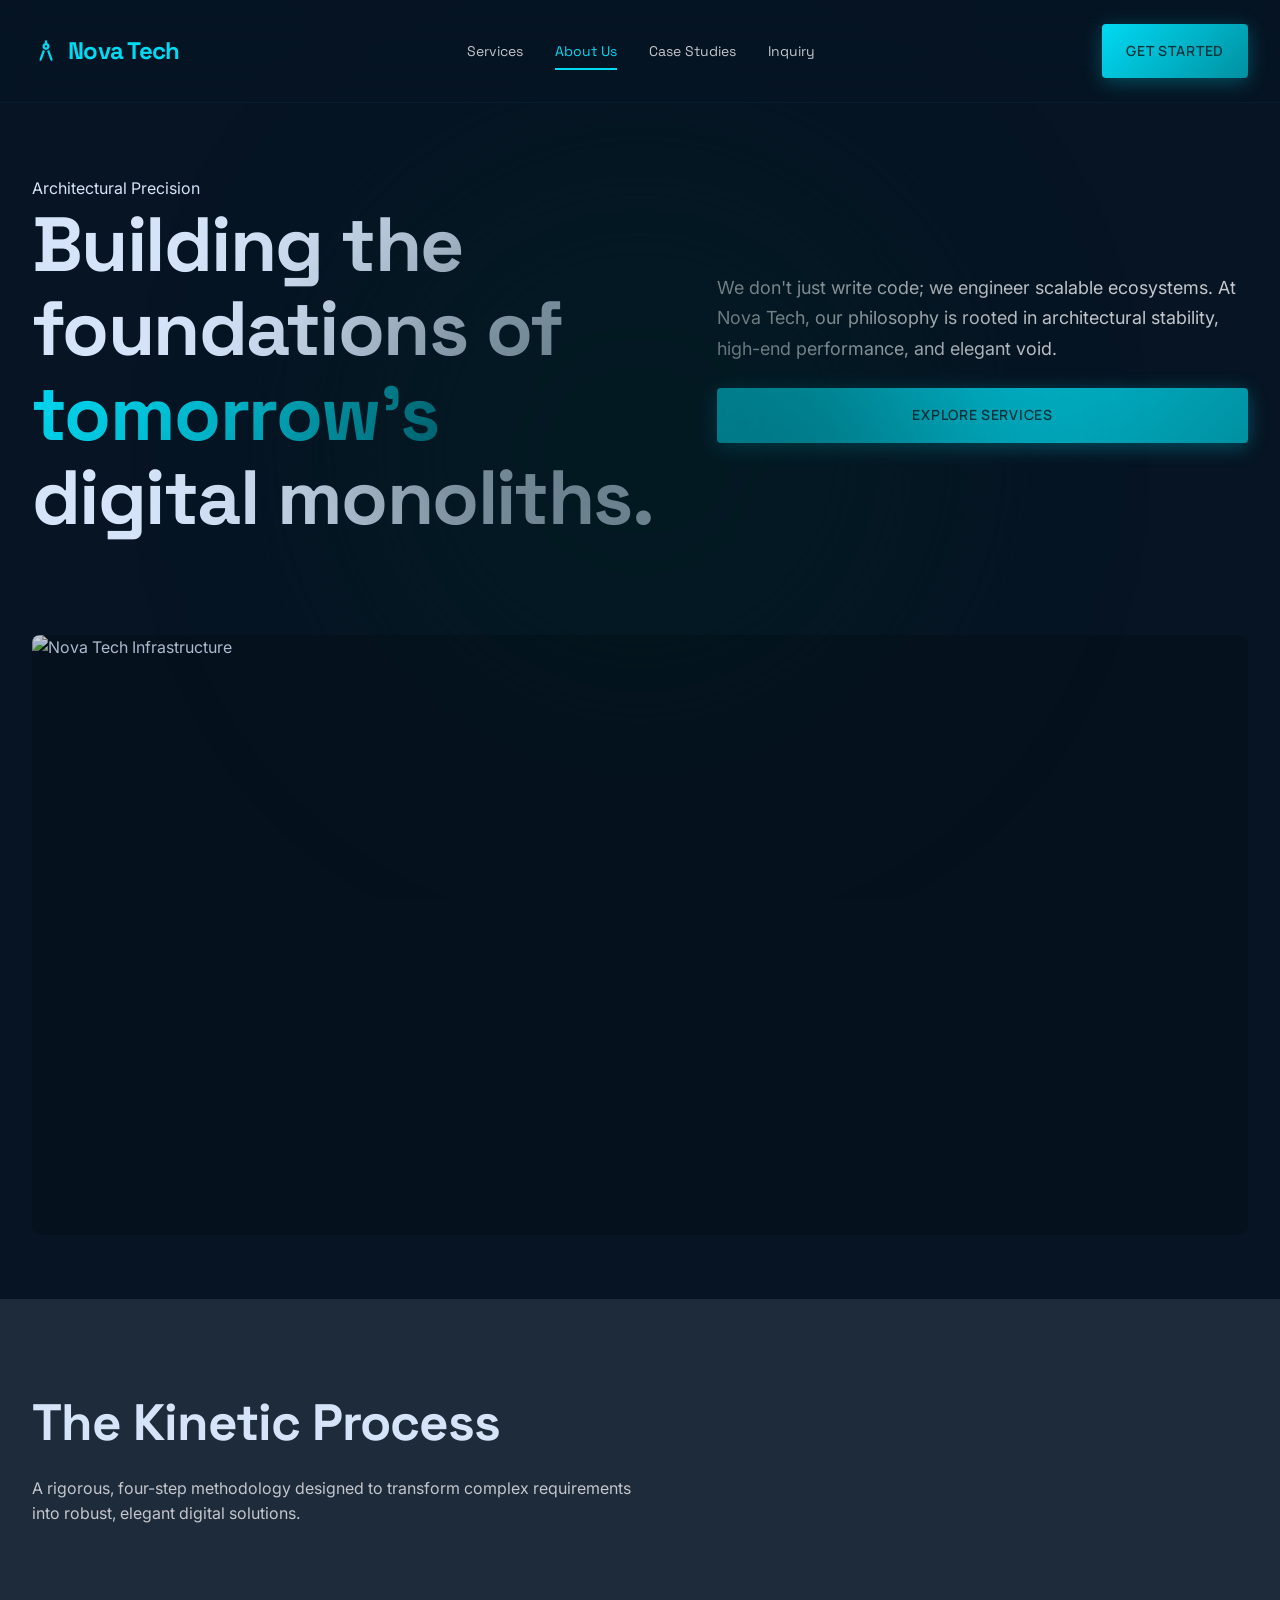
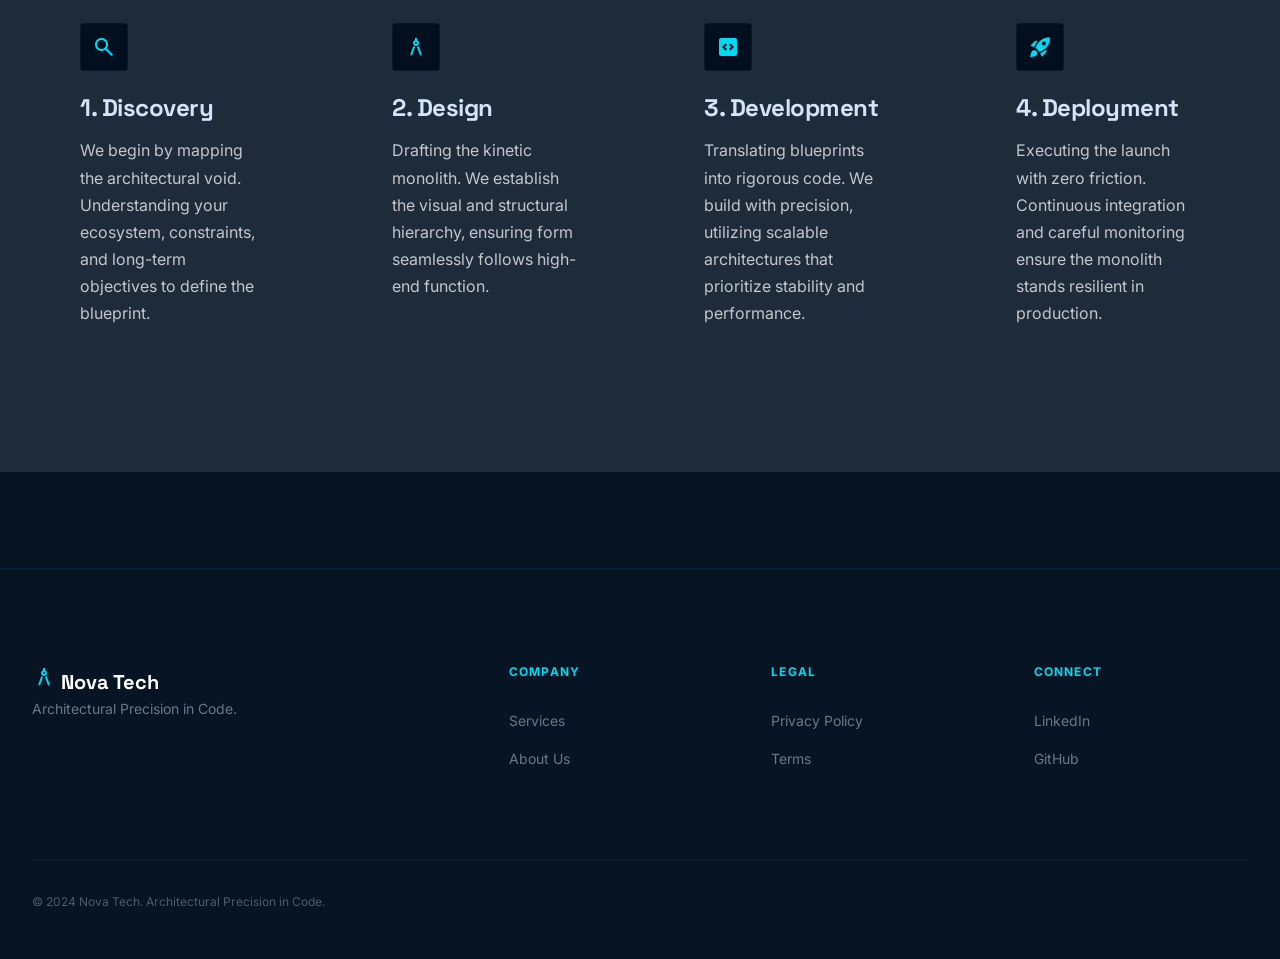
==== about.html @ f53d79f7 "Initial commit: Nova Tech website with 4 pages" ====
<!DOCTYPE html>
<html lang="en">
<head>
  <meta charset="UTF-8">
  <meta name="viewport" content="width=device-width, initial-scale=1.0">
  <title>Nova Tech - About Us & Our Process</title>
  <link rel="stylesheet" href="styles.css">
  <link rel="stylesheet" href="https://fonts.googleapis.com/css2?family=Material+Symbols+Outlined:opsz,wght,FILL,GRAD@24,400,0,0">
</head>
<body>
  <!-- Navigation -->
  <header class="nav">
    <div class="nav-container">
      <a href="index.html" class="nav-brand">
        <span class="material-symbols-outlined fill">architecture</span>
        Nova Tech
      </a>
      <nav class="nav-links">
        <a href="services.html">Services</a>
        <a href="about.html" class="active">About Us</a>
        <a href="#">Case Studies</a>
        <a href="contact.html">Inquiry</a>
      </nav>
      <button class="nav-toggle" id="navToggle" aria-label="Toggle menu">
        <span class="material-symbols-outlined">menu</span>
      </button>
      <a href="contact.html" class="btn btn-primary nav-cta">Get Started</a>
    </div>
  </header>

  <main style="padding-top: 80px;">
    <!-- Hero Section -->
    <section class="section relative">
      <div class="atmosphere">
        <div class="atmosphere-glow"></div>
      </div>
      <div class="container">
        <div class="about-hero">
          <div class="about-hero-left">
            <div class="badge">
              <span>Architectural Precision</span>
            </div>
            <h1 class="hero-title">
              Building the foundations of <span class="gradient-text">tomorrow's</span> digital monoliths.
            </h1>
          </div>
          <div class="about-hero-right">
            <p class="hero-subtitle">
              We don't just write code; we engineer scalable ecosystems. At Nova Tech, our philosophy is rooted in architectural stability, high-end performance, and elegant void.
            </p>
            <a href="services.html" class="btn btn-primary">Explore Services</a>
          </div>
        </div>
      </div>
    </section>

    <!-- Image Section -->
    <section class="container mb-xl">
      <div class="image-break">
        <img src="https://lh3.googleusercontent.com/aida-public/[base64]" alt="Nova Tech Infrastructure">
        <div class="image-overlay"></div>
      </div>
    </section>

    <!-- Process Section -->
    <section class="section bg-surface-elevated">
      <div class="container">
        <div class="section-header">
          <h2>The Kinetic Process</h2>
          <p>A rigorous, four-step methodology designed to transform complex requirements into robust, elegant digital solutions.</p>
        </div>

        <div class="process-grid">
          <!-- Step 1 -->
          <div class="process-card">
            <div class="process-accent"></div>
            <div class="process-icon-box">
              <span class="material-symbols-outlined fill">search</span>
            </div>
            <h3 class="process-title">1. Discovery</h3>
            <p class="process-desc">We begin by mapping the architectural void. Understanding your ecosystem, constraints, and long-term objectives to define the blueprint.</p>
          </div>

          <!-- Step 2 -->
          <div class="process-card">
            <div class="process-accent"></div>
            <div class="process-icon-box">
              <span class="material-symbols-outlined fill">architecture</span>
            </div>
            <h3 class="process-title">2. Design</h3>
            <p class="process-desc">Drafting the kinetic monolith. We establish the visual and structural hierarchy, ensuring form seamlessly follows high-end function.</p>
          </div>

          <!-- Step 3 -->
          <div class="process-card">
            <div class="process-accent"></div>
            <div class="process-icon-box">
              <span class="material-symbols-outlined fill">code_blocks</span>
            </div>
            <h3 class="process-title">3. Development</h3>
            <p class="process-desc">Translating blueprints into rigorous code. We build with precision, utilizing scalable architectures that prioritize stability and performance.</p>
          </div>

          <!-- Step 4 -->
          <div class="process-card">
            <div class="process-accent"></div>
            <div class="process-icon-box">
              <span class="material-symbols-outlined fill">rocket_launch</span>
            </div>
            <h3 class="process-title">4. Deployment</h3>
            <p class="process-desc">Executing the launch with zero friction. Continuous integration and careful monitoring ensure the monolith stands resilient in production.</p>
          </div>
        </div>
      </div>
    </section>
  </main>

  <!-- Footer -->
  <footer class="footer">
    <div class="container">
      <div class="footer-grid">
        <div class="footer-brand-col">
          <a href="index.html" class="footer-brand">
            <span class="material-symbols-outlined fill text-primary">architecture</span>
            Nova Tech
          </a>
          <p class="footer-desc">Architectural Precision in Code.</p>
        </div>
        <div>
          <h4 class="footer-title">Company</h4>
          <div class="footer-links">
            <a href="services.html">Services</a>
            <a href="about.html">About Us</a>
          </div>
        </div>
        <div>
          <h4 class="footer-title">Legal</h4>
          <div class="footer-links">
            <a href="#">Privacy Policy</a>
            <a href="#">Terms</a>
          </div>
        </div>
        <div>
          <h4 class="footer-title">Connect</h4>
          <div class="footer-links">
            <a href="#">LinkedIn</a>
            <a href="#">GitHub</a>
          </div>
        </div>
        <div class="footer-bottom">
          <p class="footer-copyright">&copy; 2024 Nova Tech. Architectural Precision in Code.</p>
        </div>
      </div>
    </div>
  </footer>

  <script>
    document.getElementById('navToggle').addEventListener('click', function() {
      document.querySelector('.nav-links').classList.toggle('mobile-open');
    });
  </script>

  <style>
    /* About page specific styles */
    .about-hero {
      display: grid;
      grid-template-columns: 1fr;
      gap: var(--space-xl);
      align-items: center;
    }

    @media (min-width: 1024px) {
      .about-hero {
        grid-template-columns: 1.2fr 1fr;
      }
    }

    .about-hero-right {
      display: flex;
      flex-direction: column;
      gap: var(--space-md);
    }

    .image-break {
      position: relative;
      width: 100%;
      height: 400px;
      border-radius: var(--radius-lg);
      overflow: hidden;
    }

    @media (min-width: 1024px) {
      .image-break {
        height: 600px;
      }
    }

    .image-break img {
      width: 100%;
      height: 100%;
      object-fit: cover;
    }

    .image-overlay {
      position: absolute;
      inset: 0;
      background: rgba(6, 20, 35, 0.2);
      mix-blend-mode: multiply;
    }

    .process-accent {
      position: absolute;
      left: 0;
      top: 0;
      bottom: 0;
      width: 4px;
      background: transparent;
      transition: background 0.3s ease;
    }

    .process-card:hover .process-accent {
      background: var(--primary);
    }

    .process-card {
      position: relative;
      overflow: hidden;
    }

    .process-icon-box {
      width: 48px;
      height: 48px;
      display: flex;
      align-items: center;
      justify-content: center;
      background: var(--surface-container-lowest);
      border: 1px solid rgba(68, 71, 76, 0.15);
      border-radius: var(--radius-md);
      color: var(--primary);
      margin-bottom: var(--space-md);
    }

    .process-icon-box .material-symbols-outlined {
      font-size: 1.5rem;
    }

    .process-step {
      font-family: var(--font-label);
      font-size: 0.75rem;
      color: var(--on-surface-variant);
      margin-bottom: var(--space-xs);
    }

    .process-title {
      font-size: 1.5rem;
      margin-bottom: var(--space-sm);
    }

    .process-desc {
      color: var(--on-surface-variant);
      line-height: 1.7;
    }

    .mb-xl {
      margin-bottom: var(--space-2xl);
    }
  </style>
</body>
</html>
---- styles.css ----
/* Nova Tech - Kinetic Monolith Design System */
/* Pure CSS (no frameworks) */

@import url('https://fonts.googleapis.com/css2?family=Inter:wght@400;500;600;700&family=Manrope:wght@500;600;700&family=Space+Grotesk:wght@400;500;600;700&display=swap');

/* ===== CSS VARIABLES ===== */
:root {
  /* Colors - Kinetic Monolith Palette */
  --surface: #061423;
  --surface-dim: #061423;
  --surface-container-low: #0f1c2c;
  --surface-container-lowest: #020f1e;
  --surface-container: #132030;
  --surface-container-high: #1e2b3b;
  --surface-container-highest: #283646;
  --surface-bright: #2d3a4a;
  --surface-variant: #283646;

  --primary: #00daf3;
  --primary-container: #001e22;
  --on-primary: #00363d;
  --on-primary-container: #0090a1;

  --secondary: #bbc6e2;
  --secondary-container: #3e4960;
  --on-secondary: #263046;
  --on-secondary-container: #adb8d3;

  --tertiary: #deb7ff;
  --tertiary-container: #2b004d;
  --on-tertiary: #4a007f;
  --on-tertiary-container: #a95eee;

  --on-surface: #d6e4f9;
  --on-surface-variant: #c4c6cc;
  --on-background: #d6e4f9;

  --outline: #8e9196;
  --outline-variant: #44474c;

  /* Typography */
  --font-headline: 'Space Grotesk', sans-serif;
  --font-body: 'Inter', sans-serif;
  --font-label: 'Manrope', sans-serif;

  /* Spacing */
  --space-xs: 0.5rem;
  --space-sm: 1rem;
  --space-md: 1.5rem;
  --space-lg: 2rem;
  --space-xl: 3rem;
  --space-2xl: 4rem;
  --space-3xl: 6rem;

  /* Border Radius */
  --radius-sm: 0.125rem;
  --radius-md: 0.25rem;
  --radius-lg: 0.5rem;
  --radius-xl: 0.75rem;
}

/* ===== RESET & BASE ===== */
*, *::before, *::after {
  box-sizing: border-box;
  margin: 0;
  padding: 0;
}

html {
  scroll-behavior: smooth;
}

body {
  font-family: var(--font-body);
  background-color: var(--surface);
  color: var(--on-surface);
  line-height: 1.6;
  -webkit-font-smoothing: antialiased;
  -moz-osx-font-smoothing: grayscale;
  overflow-x: hidden;
}

a {
  text-decoration: none;
  color: inherit;
}

img {
  max-width: 100%;
  height: auto;
}

ul {
  list-style: none;
}

/* ===== TYPOGRAPHY ===== */
h1, h2, h3, h4, h5, h6 {
  font-family: var(--font-headline);
  font-weight: 700;
  line-height: 1.1;
  letter-spacing: -0.02em;
}

h1 { font-size: clamp(2.5rem, 5vw, 5rem); }
h2 { font-size: clamp(2rem, 4vw, 3.5rem); }
h3 { font-size: clamp(1.5rem, 3vw, 2rem); }
h4 { font-size: clamp(1.25rem, 2vw, 1.5rem); }

.text-body { font-family: var(--font-body); }
.text-label { font-family: var(--font-label); }
.text-headline { font-family: var(--font-headline); }

/* ===== MATERIAL SYMBOLS ===== */
.material-symbols-outlined {
  font-variation-settings: 'FILL' 0, 'wght' 400, 'GRAD' 0, 'opsz' 24;
  font-size: 24px;
}

.material-symbols-outlined.fill {
  font-variation-settings: 'FILL' 1, 'wght' 400, 'GRAD' 0, 'opsz' 24;
}

/* ===== LAYOUT ===== */
.container {
  width: 100%;
  max-width: 1400px;
  margin: 0 auto;
  padding: 0 var(--space-lg);
}

.section {
  padding: var(--space-3xl) 0;
}

/* ===== NAVIGATION ===== */
.nav {
  position: fixed;
  top: 0;
  left: 0;
  right: 0;
  z-index: 1000;
  background: rgba(6, 20, 35, 0.85);
  backdrop-filter: blur(20px);
  -webkit-backdrop-filter: blur(20px);
  border-bottom: 1px solid rgba(0, 218, 243, 0.05);
}

.nav-container {
  display: flex;
  justify-content: space-between;
  align-items: center;
  padding: var(--space-md) var(--space-lg);
  max-width: 1400px;
  margin: 0 auto;
}

.nav-brand {
  display: flex;
  align-items: center;
  gap: var(--space-xs);
  font-family: var(--font-headline);
  font-size: 1.5rem;
  font-weight: 700;
  color: var(--primary);
  letter-spacing: -0.03em;
}

.nav-brand .material-symbols-outlined {
  font-size: 28px;
}

.nav-links {
  display: flex;
  gap: var(--space-lg);
}

.nav-links a {
  font-family: var(--font-headline);
  font-size: 0.875rem;
  color: var(--on-surface-variant);
  transition: color 0.2s ease;
  padding: var(--space-xs) 0;
  position: relative;
}

.nav-links a::after {
  content: '';
  position: absolute;
  bottom: 0;
  left: 0;
  width: 0;
  height: 2px;
  background: var(--primary);
  transition: width 0.2s ease;
}

.nav-links a:hover,
.nav-links a.active {
  color: var(--primary);
}

.nav-links a:hover::after,
.nav-links a.active::after {
  width: 100%;
}

.nav-cta {
  display: none;
}

@media (min-width: 768px) {
  .nav-cta {
    display: block;
  }
}

/* Mobile Menu Toggle */
.nav-toggle {
  display: block;
  background: none;
  border: none;
  color: var(--primary);
  cursor: pointer;
  padding: var(--space-xs);
}

@media (min-width: 768px) {
  .nav-toggle {
    display: none;
  }
}

/* ===== BUTTONS ===== */
.btn {
  display: inline-flex;
  align-items: center;
  justify-content: center;
  gap: var(--space-xs);
  font-family: var(--font-label);
  font-size: 0.875rem;
  font-weight: 600;
  text-transform: uppercase;
  letter-spacing: 0.05em;
  padding: var(--space-sm) var(--space-md);
  border-radius: var(--radius-md);
  cursor: pointer;
  transition: all 0.2s ease;
  border: none;
}

.btn-primary {
  background: linear-gradient(135deg, var(--primary) 0%, var(--on-primary-container) 100%);
  color: var(--on-primary);
  box-shadow: 0 4px 20px rgba(0, 218, 243, 0.3);
}

.btn-primary:hover {
  transform: translateY(-2px);
  box-shadow: 0 8px 30px rgba(0, 218, 243, 0.4);
}

.btn-secondary {
  background: var(--surface-container-highest);
  color: var(--on-surface);
}

.btn-secondary:hover {
  color: var(--primary);
}

.btn-ghost {
  background: transparent;
  color: var(--primary);
  padding: var(--space-xs) 0;
}

.btn-ghost .material-symbols-outlined {
  transition: transform 0.2s ease;
}

.btn-ghost:hover .material-symbols-outlined {
  transform: translateX(4px);
}

/* ===== HERO SECTIONS ===== */
.hero {
  min-height: 100vh;
  display: flex;
  align-items: center;
  padding-top: 80px;
  position: relative;
  overflow: hidden;
}

.hero-content {
  position: relative;
  z-index: 10;
  display: grid;
  grid-template-columns: 1fr;
  gap: var(--space-xl);
  align-items: center;
}

@media (min-width: 1024px) {
  .hero-content {
    grid-template-columns: 1.2fr 1fr;
    gap: var(--space-2xl);
  }
}

.hero-title {
  font-size: clamp(2.5rem, 6vw, 5rem);
  font-weight: 700;
  line-height: 1.1;
  letter-spacing: -0.02em;
}

.hero-title .gradient-text {
  background: linear-gradient(135deg, var(--primary) 0%, var(--on-primary-container) 100%);
  -webkit-background-clip: text;
  -webkit-text-fill-color: transparent;
  background-clip: text;
}

.hero-subtitle {
  font-size: 1.125rem;
  color: var(--on-surface-variant);
  max-width: 540px;
  line-height: 1.7;
}

.hero-visual {
  position: relative;
  display: none;
}

@media (min-width: 768px) {
  .hero-visual {
    display: block;
  }
}

.hero-visual img {
  border-radius: var(--radius-lg);
  filter: brightness(0.8) contrast(1.1);
  transition: transform 0.5s ease;
}

.hero-visual:hover img {
  transform: scale(1.02);
}

/* Atmospheric Glow */
.atmosphere {
  position: absolute;
  inset: 0;
  pointer-events: none;
  display: flex;
  justify-content: center;
  align-items: center;
  overflow: hidden;
}

.atmosphere-glow {
  width: 600px;
  height: 600px;
  background: var(--primary-container);
  border-radius: 50%;
  filter: blur(100px);
  opacity: 0.5;
  mix-blend-screen;
}

/* ===== SERVICE CARDS (Bento Grid) ===== */
.bento-grid {
  display: grid;
  grid-template-columns: 1fr;
  gap: var(--space-md);
}

@media (min-width: 768px) {
  .bento-grid {
    grid-template-columns: repeat(3, 1fr);
  }
}

.bento-card {
  background: var(--surface-container-high);
  border-radius: var(--radius-lg);
  padding: var(--space-xl);
  position: relative;
  overflow: hidden;
  transition: background 0.3s ease;
  display: flex;
  flex-direction: column;
  min-height: 350px;
}

.bento-card::before {
  content: '';
  position: absolute;
  left: 0;
  top: 0;
  bottom: 0;
  width: 4px;
  background: var(--primary);
  transform: scaleY(0);
  transition: transform 0.3s ease;
}

.bento-card:hover {
  background: var(--surface-bright);
}

.bento-card:hover::before {
  transform: scaleY(1);
}

.bento-card-large {
  grid-column: span 1;
}

@media (min-width: 768px) {
  .bento-card-large {
    grid-column: span 2;
  }
}

.bento-card-tall {
  grid-column: span 1;
}

@media (min-width: 768px) {
  .bento-card-tall {
    grid-column: span 1;
  }
}

.bento-card-icon {
  font-size: 2.5rem;
  color: var(--primary);
  margin-bottom: var(--space-md);
}

.bento-card-title {
  font-size: 1.75rem;
  margin-bottom: var(--space-sm);
}

.bento-card-desc {
  color: var(--on-surface-variant);
  line-height: 1.7;
}

.bento-card-tags {
  display: flex;
  flex-wrap: wrap;
  gap: var(--space-xs);
  margin-top: auto;
  padding-top: var(--space-lg);
}

.tag {
  font-family: var(--font-label);
  font-size: 0.75rem;
  padding: var(--space-xs) var(--space-sm);
  border-radius: 999px;
  background: rgba(62, 73, 96, 0.5);
  color: var(--secondary);
}

/* ===== PROCESS STEPS ===== */
.process-grid {
  display: grid;
  grid-template-columns: 1fr;
  gap: var(--space-lg);
}

@media (min-width: 768px) {
  .process-grid {
    grid-template-columns: repeat(4, 1fr);
  }
}

.process-card {
  background: var(--surface-container-high);
  border-radius: var(--radius-lg);
  padding: var(--space-xl);
  transition: all 0.3s ease;
}

.process-card:hover {
  background: var(--surface-bright);
}

.process-icon {
  width: 48px;
  height: 48px;
  display: flex;
  align-items: center;
  justify-content: center;
  background: var(--surface-container-lowest);
  border: 1px solid rgba(68, 71, 76, 0.15);
  border-radius: var(--radius-md);
  margin-bottom: var(--space-md);
  color: var(--primary);
}

.process-step {
  font-family: var(--font-label);
  font-size: 0.75rem;
  color: var(--on-surface-variant);
  margin-bottom: var(--space-xs);
}

.process-title {
  font-size: 1.25rem;
  margin-bottom: var(--space-sm);
}

/* ===== CONTACT FORM ===== */
.form-card {
  background: var(--surface-container-low);
  border-radius: var(--radius-xl);
  padding: var(--space-xl);
}

@media (min-width: 768px) {
  .form-card {
    padding: var(--space-2xl);
  }
}

.form-group {
  display: flex;
  flex-direction: column;
  gap: var(--space-xs);
  margin-bottom: var(--space-md);
}

.form-label {
  font-family: var(--font-label);
  font-size: 0.75rem;
  text-transform: uppercase;
  letter-spacing: 0.1em;
  color: var(--on-surface-variant);
}

.form-input,
.form-textarea {
  background: var(--surface-container-lowest);
  border: none;
  border-bottom: 2px solid var(--surface-container-highest);
  padding: var(--space-sm) 0;
  font-family: var(--font-body);
  font-size: 1rem;
  color: var(--on-surface);
  transition: border-color 0.2s ease;
  border-radius: 0;
}

.form-input::placeholder,
.form-textarea::placeholder {
  color: rgba(196, 198, 204, 0.3);
}

.form-input:focus,
.form-textarea:focus {
  outline: none;
  border-bottom-color: var(--primary);
}

.form-textarea {
  resize: vertical;
  min-height: 120px;
}

/* Radio Chips */
.radio-grid {
  display: grid;
  grid-template-columns: repeat(2, 1fr);
  gap: var(--space-sm);
}

@media (min-width: 768px) {
  .radio-grid {
    grid-template-columns: repeat(3, 1fr);
  }
}

.radio-chip {
  position: relative;
}

.radio-chip input {
  position: absolute;
  opacity: 0;
  width: 100%;
  height: 100%;
  cursor: pointer;
}

.radio-chip > div {
  display: flex;
  align-items: center;
  justify-content: center;
  padding: var(--space-sm);
  background: var(--surface-container);
  border: 1px solid rgba(68, 71, 76, 0.15);
  border-radius: var(--radius-md);
  font-family: var(--font-label);
  font-size: 0.875rem;
  text-align: center;
  transition: all 0.2s ease;
}

.radio-chip input:checked + div {
  background: var(--surface-container-highest);
  border-color: rgba(0, 218, 243, 0.5);
  color: var(--primary);
}

.radio-chip > div:hover {
  background: var(--surface-container-high);
}

/* ===== FOOTER ===== */
.footer {
  background: var(--surface);
  border-top: 1px solid rgba(0, 218, 243, 0.1);
  padding: var(--space-3xl) 0 var(--space-xl);
  margin-top: var(--space-3xl);
}

.footer-grid {
  display: grid;
  grid-template-columns: 1fr;
  gap: var(--space-xl);
}

@media (min-width: 768px) {
  .footer-grid {
    grid-template-columns: 2fr 1fr 1fr 1fr;
  }
}

.footer-brand {
  font-family: var(--font-headline);
  font-size: 1.25rem;
  font-weight: 700;
  color: white;
  margin-bottom: var(--space-sm);
}

.footer-desc {
  color: rgba(148, 163, 184, 0.7);
  font-size: 0.875rem;
  max-width: 280px;
}

.footer-title {
  font-family: var(--font-body);
  font-size: 0.75rem;
  text-transform: uppercase;
  letter-spacing: 0.1em;
  color: var(--primary);
  margin-bottom: var(--space-md);
}

.footer-links a {
  display: block;
  color: rgba(148, 163, 184, 0.7);
  font-size: 0.875rem;
  padding: var(--space-xs) 0;
  transition: all 0.2s ease;
}

.footer-links a:hover {
  color: white;
  opacity: 1;
}

.footer-bottom {
  grid-column: 1 / -1;
  border-top: 1px solid rgba(255, 255, 255, 0.05);
  padding-top: var(--space-lg);
  margin-top: var(--space-lg);
  display: flex;
  justify-content: space-between;
  align-items: center;
  flex-wrap: wrap;
  gap: var(--space-sm);
}

.footer-copyright {
  font-size: 0.75rem;
  color: rgba(148, 163, 184, 0.5);
}

.footer-status {
  display: flex;
  align-items: center;
  gap: var(--space-xs);
  font-size: 0.75rem;
  color: rgba(148, 163, 184, 0.5);
}

.status-dot {
  width: 8px;
  height: 8px;
  border-radius: 50%;
  background: var(--primary);
  opacity: 0.5;
}

/* ===== UTILITY CLASSES ===== */
.text-primary { color: var(--primary); }
.text-secondary { color: var(--secondary); }
.text-muted { color: var(--on-surface-variant); }

.bg-surface { background-color: var(--surface); }
.bg-surface-elevated { background-color: var(--surface-container-high); }

.mb-sm { margin-bottom: var(--space-sm); }
.mb-md { margin-bottom: var(--space-md); }
.mb-lg { margin-bottom: var(--space-lg); }
.mb-xl { margin-bottom: var(--space-xl); }

.mt-auto { margin-top: auto; }

/* ===== ANIMATIONS ===== */
@keyframes pulse {
  0%, 100% { opacity: 1; }
  50% { opacity: 0.5; }
}

.animate-pulse {
  animation: pulse 2s ease-in-out infinite;
}

/* ===== RESPONSIVE UTILITIES ===== */
@media (max-width: 767px) {
  .nav-links {
    display: none;
  }

  .nav-links.mobile-open {
    display: flex;
    flex-direction: column;
    position: absolute;
    top: 100%;
    left: 0;
    right: 0;
    background: var(--surface);
    padding: var(--space-lg);
    gap: var(--space-sm);
    border-bottom: 1px solid rgba(0, 218, 243, 0.1);
  }
}

/* ===== FLOATING GLASS CARD ===== */
.glass-card {
  position: absolute;
  background: rgba(40, 54, 70, 0.5);
  backdrop-filter: blur(20px);
  -webkit-backdrop-filter: blur(20px);
  padding: var(--space-md);
  border-radius: var(--radius-lg);
  border: 1px solid rgba(68, 71, 76, 0.2);
  box-shadow: 0 20px 40px rgba(0, 218, 243, 0.05);
}

.glass-card-compact {
  bottom: 2rem;
  left: -2rem;
  width: 280px;
}

@media (min-width: 768px) {
  .glass-card-compact {
    left: -3rem;
  }
}

/* ===== SECTION HEADERS ===== */
.section-header {
  margin-bottom: var(--space-xl);
}

.section-header h2 {
  margin-bottom: var(--space-md);
}

.section-header p {
  color: var(--on-surface-variant);
  max-width: 600px;
}

/* ===== INFO CARDS ===== */
.info-card {
  display: flex;
  gap: var(--space-md);
  padding: var(--space-md);
  background: var(--surface-container-low);
  border-radius: var(--radius-lg);
  border: 1px solid rgba(68, 71, 76, 0.15);
}

.info-card-title {
  font-family: var(--font-headline);
  font-weight: 600;
  margin-bottom: var(--space-xs);
}

.info-card-text {
  font-size: 0.875rem;
  color: var(--on-surface-variant);
}

/* ===== FUTURE CARDS ===== */
.future-card {
  background: var(--surface-container-low);
  border-radius: var(--radius-xl);
  padding: var(--space-xl);
  border: 1px solid rgba(68, 71, 76, 0.1);
}

.future-badge {
  display: inline-block;
  padding: var(--space-xs) var(--space-sm);
  background: var(--surface-bright);
  border-radius: 999px;
  font-family: var(--font-label);
  font-size: 0.75rem;
  color: var(--on-surface-variant);
}
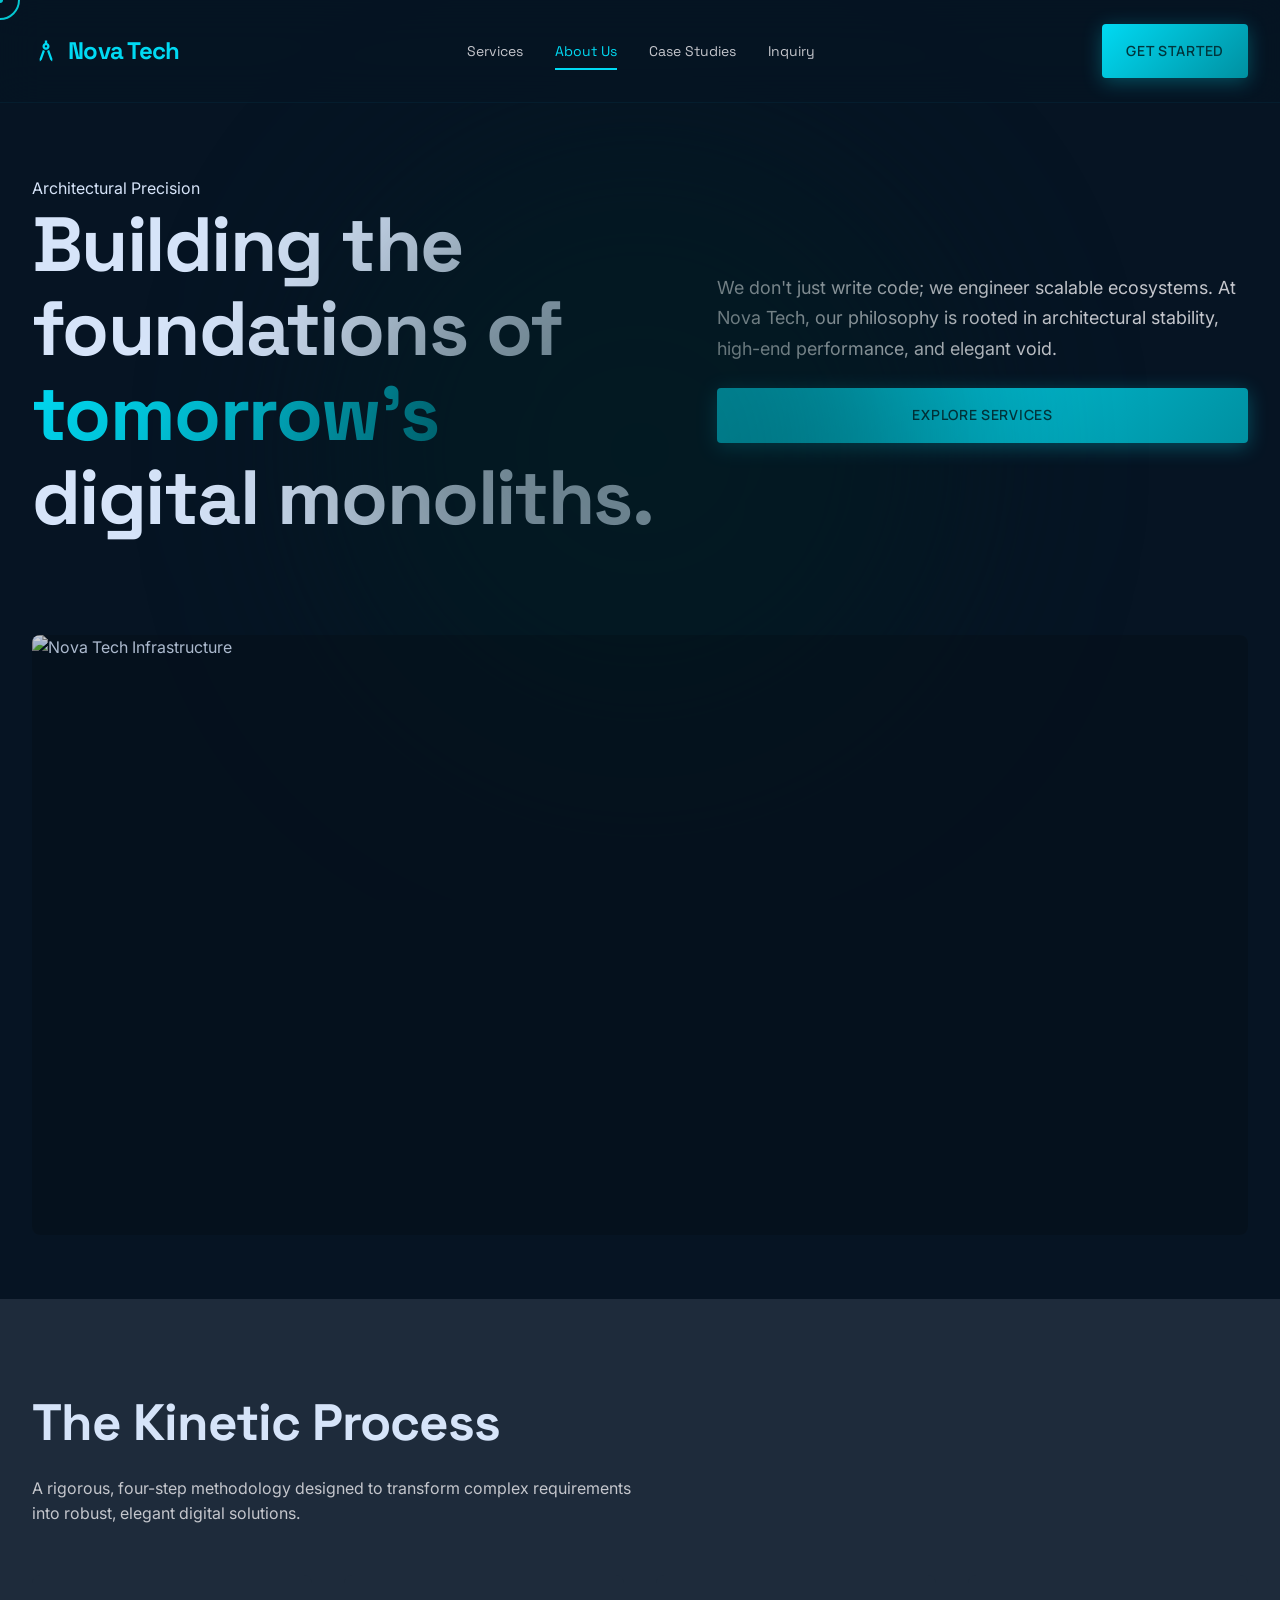
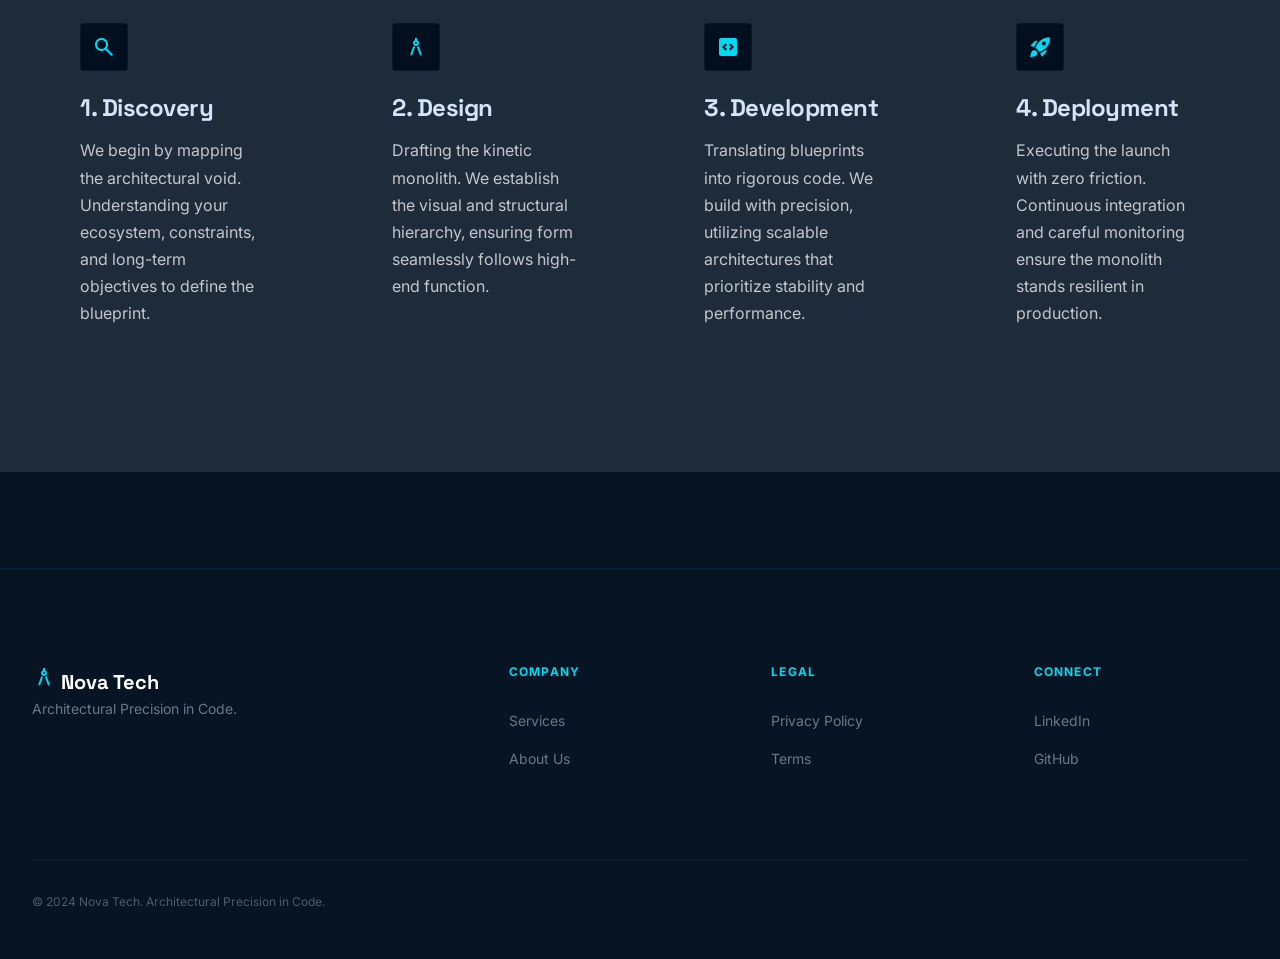
==== commit e4223d0a: "change the cursor shape" ====
--- a/about.html
+++ b/about.html
@@ -154,6 +154,7 @@
     </div>
   </footer>
 
+  <script src="cursor.js"></script>
   <script>
     document.getElementById('navToggle').addEventListener('click', function() {
       document.querySelector('.nav-links').classList.toggle('mobile-open');
--- a/styles.css
+++ b/styles.css
@@ -2,6 +2,68 @@
 /* Pure CSS (no frameworks) */
 
 @import url('https://fonts.googleapis.com/css2?family=Inter:wght@400;500;600;700&family=Manrope:wght@500;600;700&family=Space+Grotesk:wght@400;500;600;700&display=swap');
+
+/* ===== CUSTOM CURSOR ===== */
+/* Hide default cursor on desktop */
+@media (pointer: fine) {
+  * {
+    cursor: none !important;
+  }
+}
+
+/* Custom cursor container */
+.custom-cursor {
+  position: fixed;
+  top: 0;
+  left: 0;
+  pointer-events: none;
+  z-index: 9999;
+  mix-blend-mode: difference;
+}
+
+/* Outer circle */
+.cursor-circle {
+  position: absolute;
+  width: 40px;
+  height: 40px;
+  border: 2px solid var(--primary);
+  border-radius: 50%;
+  transform: translate(-50%, -50%);
+  transition: width 0.15s ease, height 0.15s ease, border-color 0.2s ease;
+  will-change: transform;
+}
+
+/* Inner dot */
+.cursor-dot {
+  position: absolute;
+  width: 6px;
+  height: 6px;
+  background-color: var(--primary);
+  border-radius: 50%;
+  transform: translate(-50%, -50%);
+  will-change: transform;
+}
+
+/* Hover states */
+.cursor-hover .cursor-circle {
+  width: 60px;
+  height: 60px;
+  border-color: var(--primary);
+  background-color: rgba(0, 218, 243, 0.1);
+}
+
+/* Click state */
+.cursor-click .cursor-circle {
+  width: 30px;
+  height: 30px;
+}
+
+/* Hide custom cursor on touch devices */
+@media (pointer: coarse) {
+  .custom-cursor {
+    display: none;
+  }
+}
 
 /* ===== CSS VARIABLES ===== */
 :root {
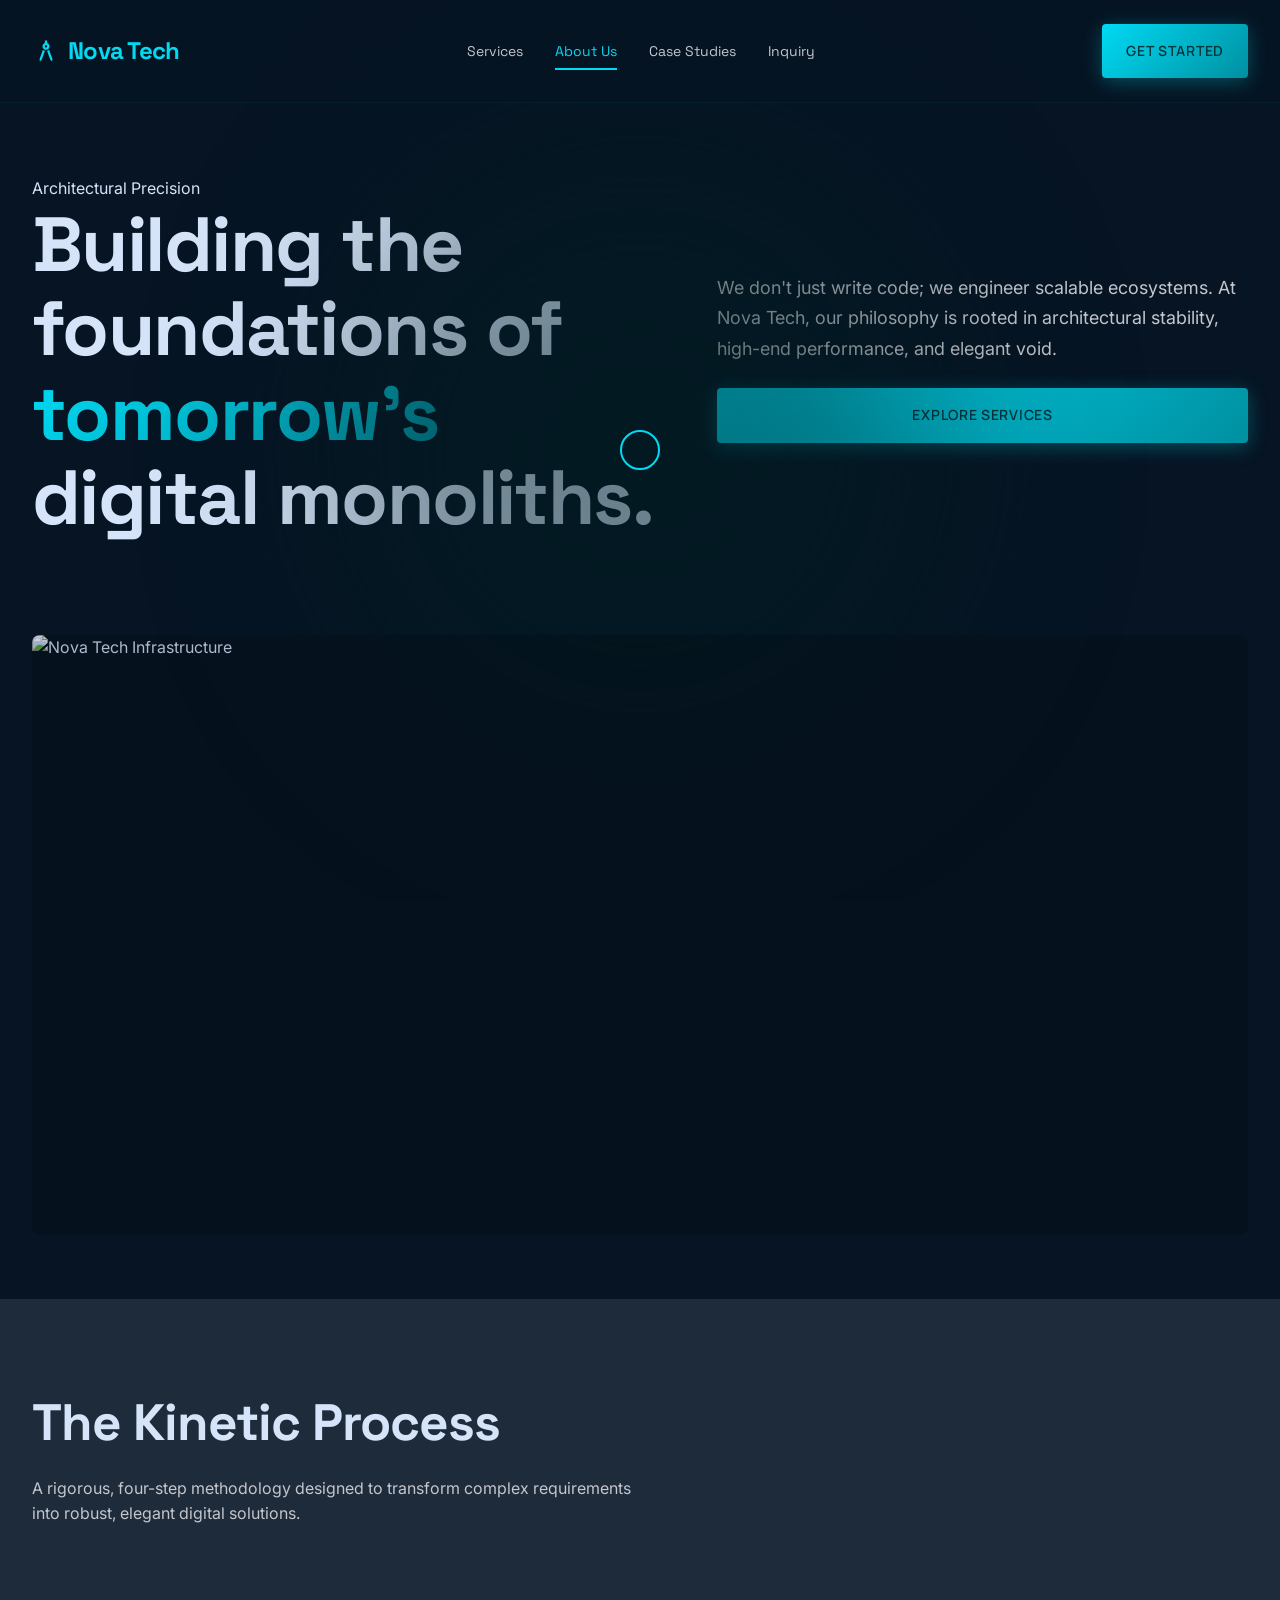
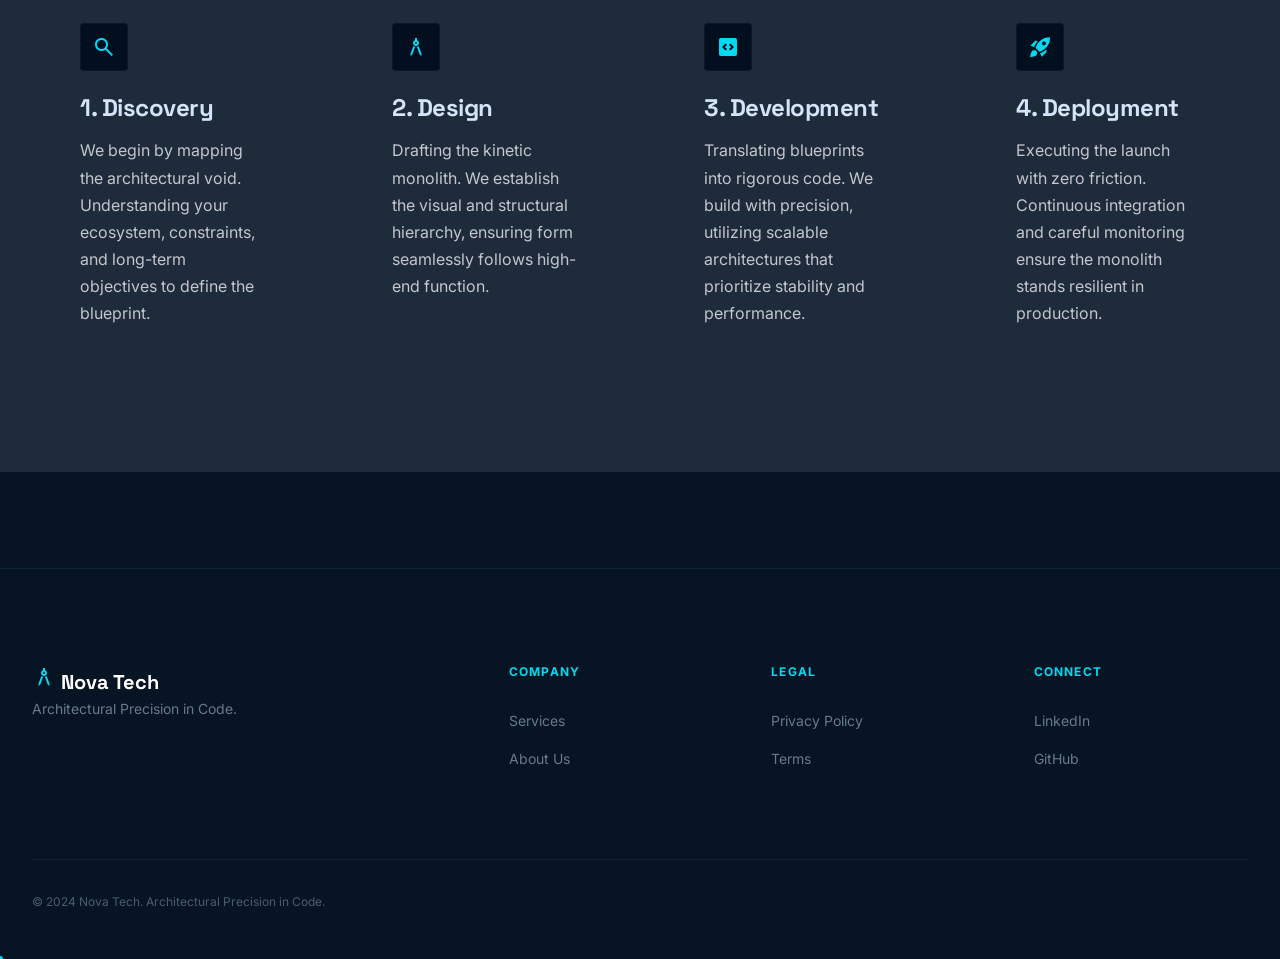
==== commit a3d582f1: "The changes made: 1. CSS (styles.css):    - Mobile menu now covers full viewport height (position: f" ====
--- a/about.html
+++ b/about.html
@@ -20,6 +20,7 @@
         <a href="about.html" class="active">About Us</a>
         <a href="#">Case Studies</a>
         <a href="contact.html">Inquiry</a>
+        <a href="contact.html" class="btn btn-primary nav-cta-mobile">Get Started</a>
       </nav>
       <button class="nav-toggle" id="navToggle" aria-label="Toggle menu">
         <span class="material-symbols-outlined">menu</span>
@@ -158,6 +159,12 @@
   <script>
     document.getElementById('navToggle').addEventListener('click', function() {
       document.querySelector('.nav-links').classList.toggle('mobile-open');
+    });
+
+    document.querySelectorAll('.nav-links a').forEach(link => {
+      link.addEventListener('click', () => {
+        document.querySelector('.nav-links').classList.remove('mobile-open');
+      });
     });
   </script>
 
--- a/styles.css
+++ b/styles.css
@@ -11,57 +11,15 @@
   }
 }
 
-/* Custom cursor container */
-.custom-cursor {
-  position: fixed;
-  top: 0;
-  left: 0;
-  pointer-events: none;
-  z-index: 9999;
-  mix-blend-mode: difference;
-}
-
-/* Outer circle */
-.cursor-circle {
-  position: absolute;
-  width: 40px;
-  height: 40px;
-  border: 2px solid var(--primary);
-  border-radius: 50%;
-  transform: translate(-50%, -50%);
-  transition: width 0.15s ease, height 0.15s ease, border-color 0.2s ease;
-  will-change: transform;
-}
-
-/* Inner dot */
-.cursor-dot {
-  position: absolute;
-  width: 6px;
-  height: 6px;
-  background-color: var(--primary);
-  border-radius: 50%;
-  transform: translate(-50%, -50%);
-  will-change: transform;
-}
-
-/* Hover states */
-.cursor-hover .cursor-circle {
-  width: 60px;
-  height: 60px;
-  border-color: var(--primary);
-  background-color: rgba(0, 218, 243, 0.1);
-}
-
-/* Click state */
-.cursor-click .cursor-circle {
-  width: 30px;
-  height: 30px;
-}
-
 /* Hide custom cursor on touch devices */
 @media (pointer: coarse) {
-  .custom-cursor {
-    display: none;
+  #cursor-circle,
+  #cursor-dot {
+    display: none !important;
+  }
+  
+  * {
+    cursor: auto !important;
   }
 }
 
@@ -810,14 +768,33 @@
   .nav-links.mobile-open {
     display: flex;
     flex-direction: column;
-    position: absolute;
-    top: 100%;
+    position: fixed;
+    top: 0;
     left: 0;
     right: 0;
+    bottom: 0;
     background: var(--surface);
     padding: var(--space-lg);
     gap: var(--space-sm);
-    border-bottom: 1px solid rgba(0, 218, 243, 0.1);
+    padding-top: 80px;
+    z-index: 999;
+  }
+
+  .nav-cta-mobile {
+    display: block;
+    margin-top: auto;
+    text-align: center;
+    width: 100%;
+  }
+
+  .nav-cta {
+    display: none;
+  }
+}
+
+@media (min-width: 768px) {
+  .nav-cta-mobile {
+    display: none;
   }
 }
 
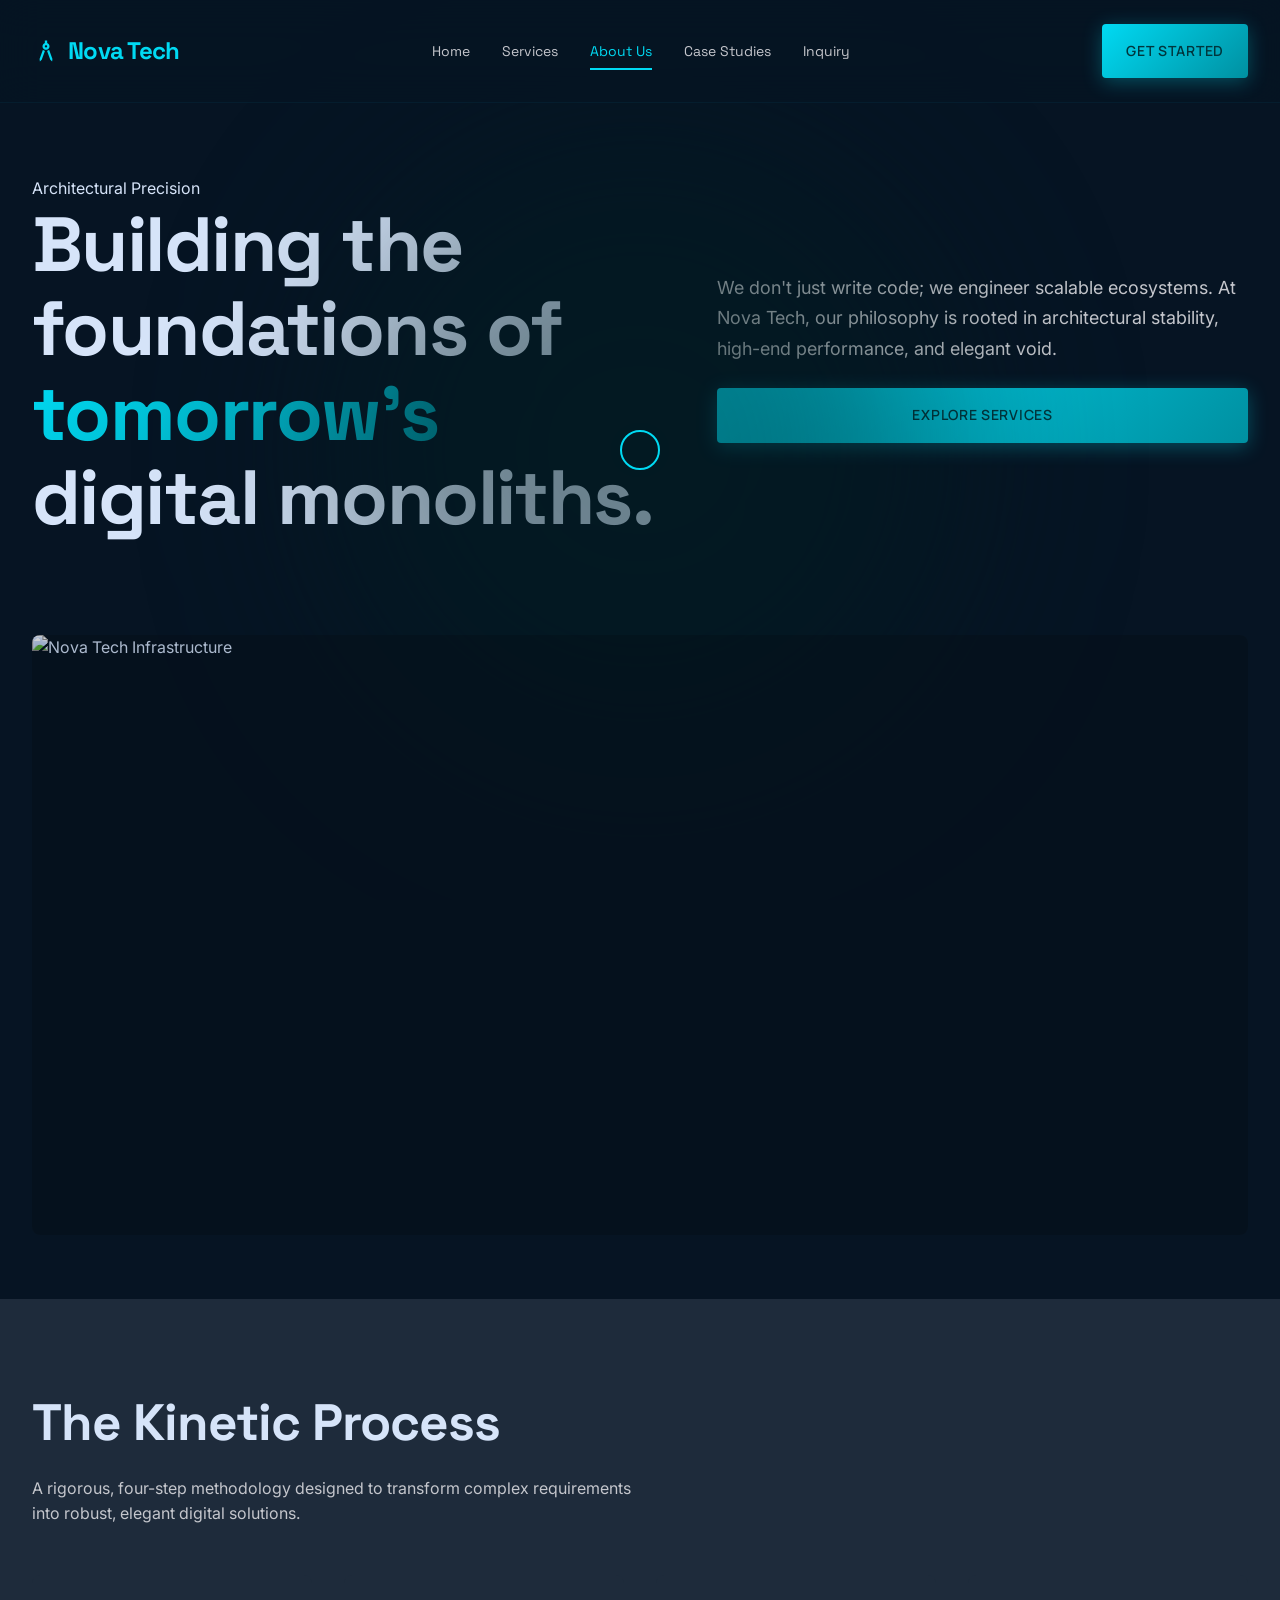
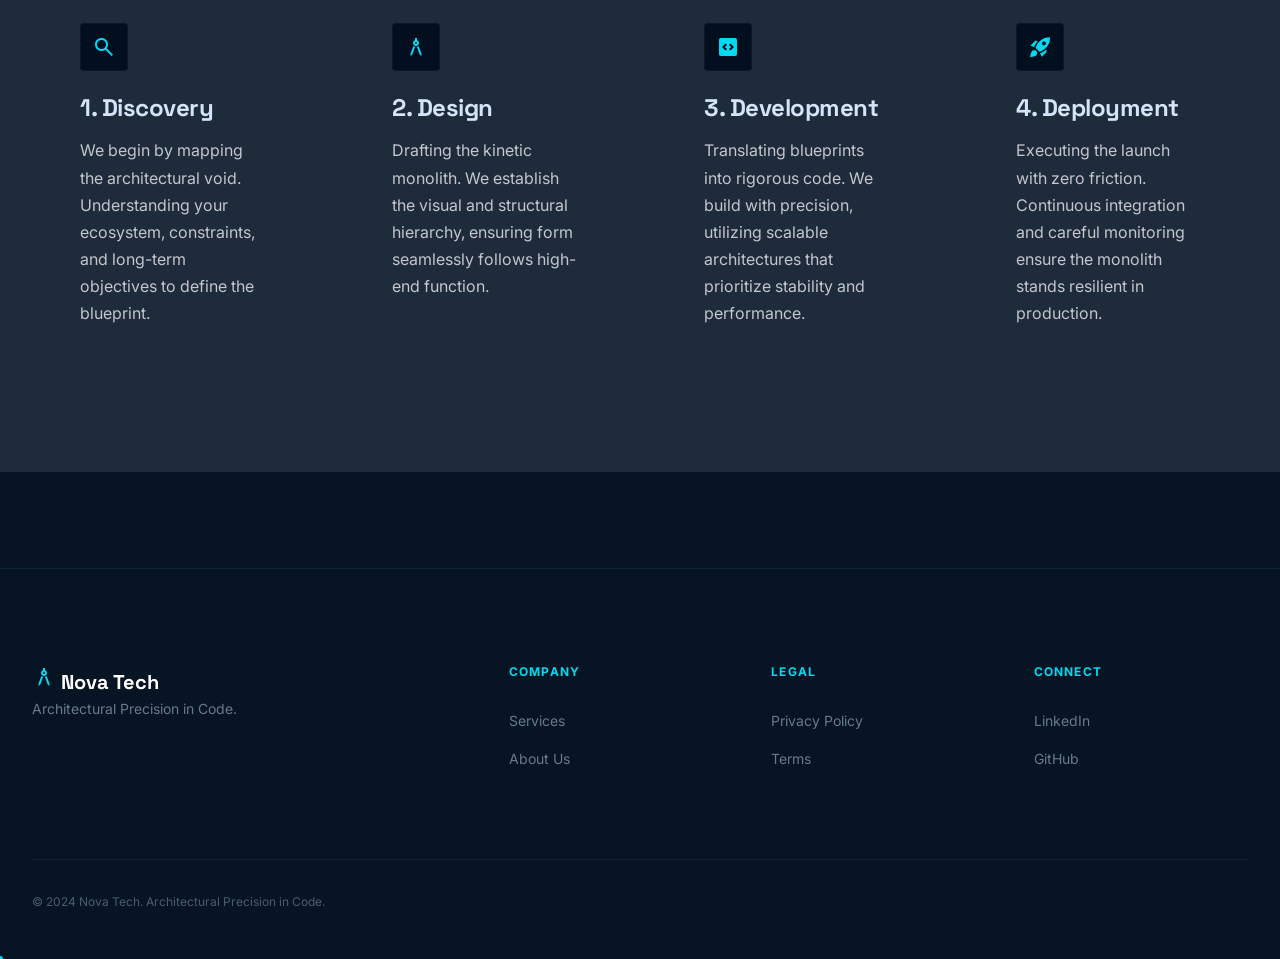
==== commit 1c508682: "Fix: nav menu adding home page with active class" ====
--- a/about.html
+++ b/about.html
@@ -16,6 +16,7 @@
         Nova Tech
       </a>
       <nav class="nav-links">
+        <a href="index.html">Home</a>
         <a href="services.html">Services</a>
         <a href="about.html" class="active">About Us</a>
         <a href="#">Case Studies</a>
@@ -157,13 +158,19 @@
 
   <script src="cursor.js"></script>
   <script>
-    document.getElementById('navToggle').addEventListener('click', function() {
-      document.querySelector('.nav-links').classList.toggle('mobile-open');
+    const navToggle = document.getElementById('navToggle');
+    const navLinks = document.querySelector('.nav-links');
+    const menuIcon = navToggle.querySelector('.material-symbols-outlined');
+
+    navToggle.addEventListener('click', function() {
+      const isOpen = navLinks.classList.toggle('mobile-open');
+      menuIcon.textContent = isOpen ? 'close' : 'menu';
     });
 
     document.querySelectorAll('.nav-links a').forEach(link => {
       link.addEventListener('click', () => {
-        document.querySelector('.nav-links').classList.remove('mobile-open');
+        navLinks.classList.remove('mobile-open');
+        menuIcon.textContent = 'menu';
       });
     });
   </script>
--- a/styles.css
+++ b/styles.css
@@ -243,6 +243,8 @@
   color: var(--primary);
   cursor: pointer;
   padding: var(--space-xs);
+  position: relative;
+  z-index: 1002;
 }
 
 @media (min-width: 768px) {
@@ -773,16 +775,26 @@
     left: 0;
     right: 0;
     bottom: 0;
+    width: 100vw;
+    height: 100vh;
+    height: 100dvh;
     background: var(--surface);
     padding: var(--space-lg);
-    gap: var(--space-sm);
-    padding-top: 80px;
-    z-index: 999;
+    gap: var(--space-md);
+    padding-top: 100px;
+    z-index: 1001;
+    overflow-y: auto;
+  }
+
+  .nav-links.mobile-open a {
+    font-size: 1.5rem;
+    padding: var(--space-sm) 0;
   }
 
   .nav-cta-mobile {
     display: block;
     margin-top: auto;
+    margin-bottom: var(--space-lg);
     text-align: center;
     width: 100%;
   }
